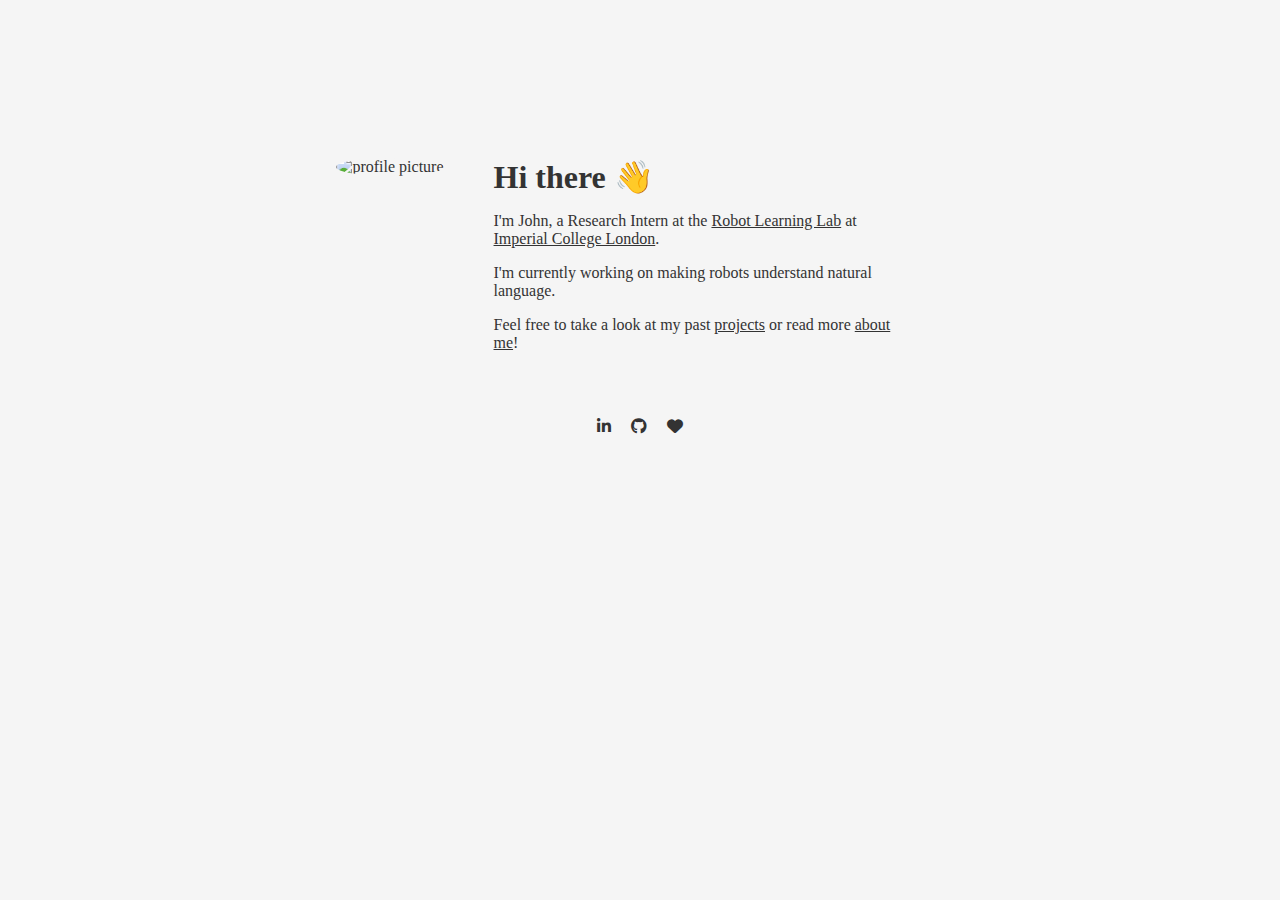
==== index.html @ 57bdee8c "Initial commit" ====
<!DOCTYPE html>
<html lang="en">
<head>
    <meta charset="UTF-8" />
    <meta name="author" content="John Teyun Kwon" />
    <meta name="description" content="John's Personal Website" />
    <link rel="stylesheet" href="style.css" />
    <link rel="stylesheet" href="https://cdnjs.cloudflare.com/ajax/libs/font-awesome/6.4.0/css/all.min.css" />
    <title>kwonathan</title>
</head>
<body>
    <div class="container">
        <div class="main">
            <div class="picture">
                <img class="profile-picture" src="profile-picture.jpg" alt="profile picture" />
            </div><!--
         --><div class="content">
                <h1>Hi there <span class="wave">👋</span></h1>
                <p>I'm John, a Research Intern at the <a href="https://www.robot-learning.uk/">Robot Learning Lab</a> at <a href="https://www.imperial.ac.uk/">Imperial College London</a>.</p>
                <p>I'm currently working on making robots understand natural language.</p>
                <p>Feel free to take a look at my past <a href="./projects.html">projects</a> or read more <a href="./about.html">about me</a>!</p>
            </div>
        </div>
        <div class="main">
            <div class="links">
                <span class="icon"><a href="https://www.linkedin.com/in/john-teyun-kwon/"><i class="fa-brands fa-linkedin-in"></i></a></span><!--
             --><span class="icon"><a href="https://github.com/kwonathan/"><i class="fa-brands fa-github"></i></a></span><!--
             --><span class="icon"><a href="./random.html"><i class="fa-solid fa-heart"></i></a></span>
            </div>
        </div>
    </div>
</body>
</html>
---- style.css ----
* {
    background-color: #f5f5f5;
    color: #333333;
    font-family: SwearDisplayDemo-Regular;
}

@font-face {
    font-family: SwearDisplayDemo-Regular;
    src: url(SwearDisplayDemo-Regular.otf);
}

h1 {
    margin: 0px;
}

.container {
    padding-top: 150px;
}

.main {
    margin: auto;
    max-width: 1000px;
    text-align: center;
}

.picture {
    max-width: 250px;
    display: inline-block;
    margin-bottom: 50px;
}

.profile-picture {
    width: 100%;
    height: auto;
    border-radius: 50%;
}

.content {
    vertical-align: top;
    text-align: left;
    display: inline-block;
    padding-left: 5%;
    padding-right: 5%;
    max-width: 400px;
}

.links {
    margin-top: 50px;
    padding-left: 5%;
    padding-right: 5%;
    display: inline-block;
}

.icon {
    margin: 10px;
}

a:hover, .fa-brands:hover {
    color: #00008B;
}

.fa-solid:hover {
    color: #8b0000;
}

.wave:hover {
    animation-name: wave-animation;
    animation-duration: 2.5s;
    animation-iteration-count: infinite;
    transform-origin: 70% 70%;
    display: inline-block;
}

@keyframes wave-animation {
      0% { transform: rotate( 0.0deg) }
     10% { transform: rotate(14.0deg) }
     20% { transform: rotate(-8.0deg) }
     30% { transform: rotate(14.0deg) }
     40% { transform: rotate(-4.0deg) }
     50% { transform: rotate(10.0deg) }
     60% { transform: rotate( 0.0deg) }
    100% { transform: rotate( 0.0deg) }
}
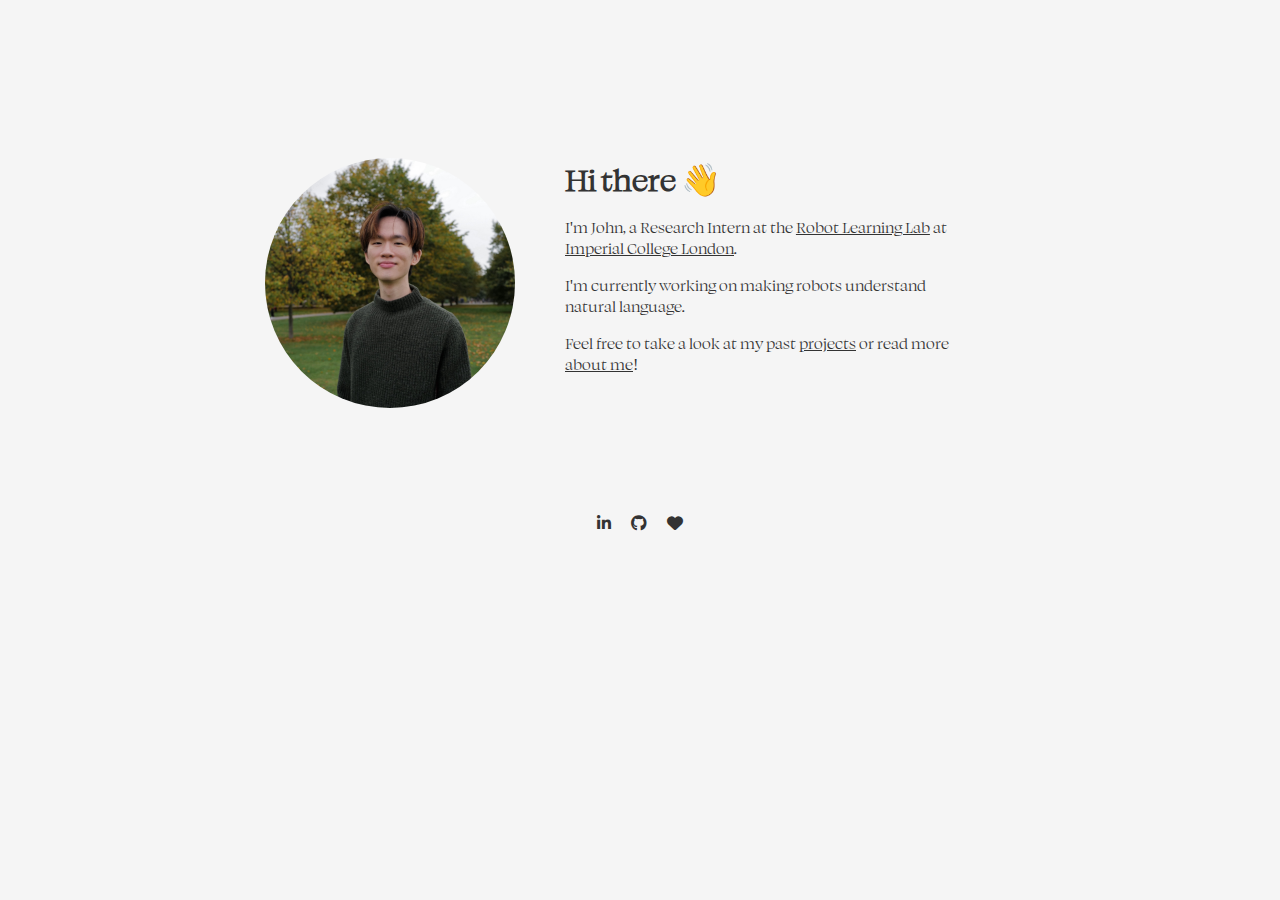
==== commit ad649574: "Mobile compatibility" ====
--- a/index.html
+++ b/index.html
@@ -4,6 +4,7 @@
     <meta charset="UTF-8" />
     <meta name="author" content="John Teyun Kwon" />
     <meta name="description" content="John's Personal Website" />
+    <meta name="viewport" content="width=device-width, initial-scale=1" />
     <link rel="stylesheet" href="style.css" />
     <link rel="stylesheet" href="https://cdnjs.cloudflare.com/ajax/libs/font-awesome/6.4.0/css/all.min.css" />
     <title>kwonathan</title>
--- a/style.css
+++ b/style.css
@@ -15,6 +15,7 @@
 
 .container {
     padding-top: 150px;
+    padding-bottom: 150px;
 }
 
 .main {
@@ -81,3 +82,20 @@
      60% { transform: rotate( 0.0deg) }
     100% { transform: rotate( 0.0deg) }
 }
+
+hr {
+    width: 100%;
+    border: none;
+    height: 1px;
+    background-color: #333333;
+}
+
+.subheading {
+    display: flex;
+    padding-top: 50px;
+    align-items: center;
+}
+
+.subheading-text {
+    padding-right: 10px;
+}
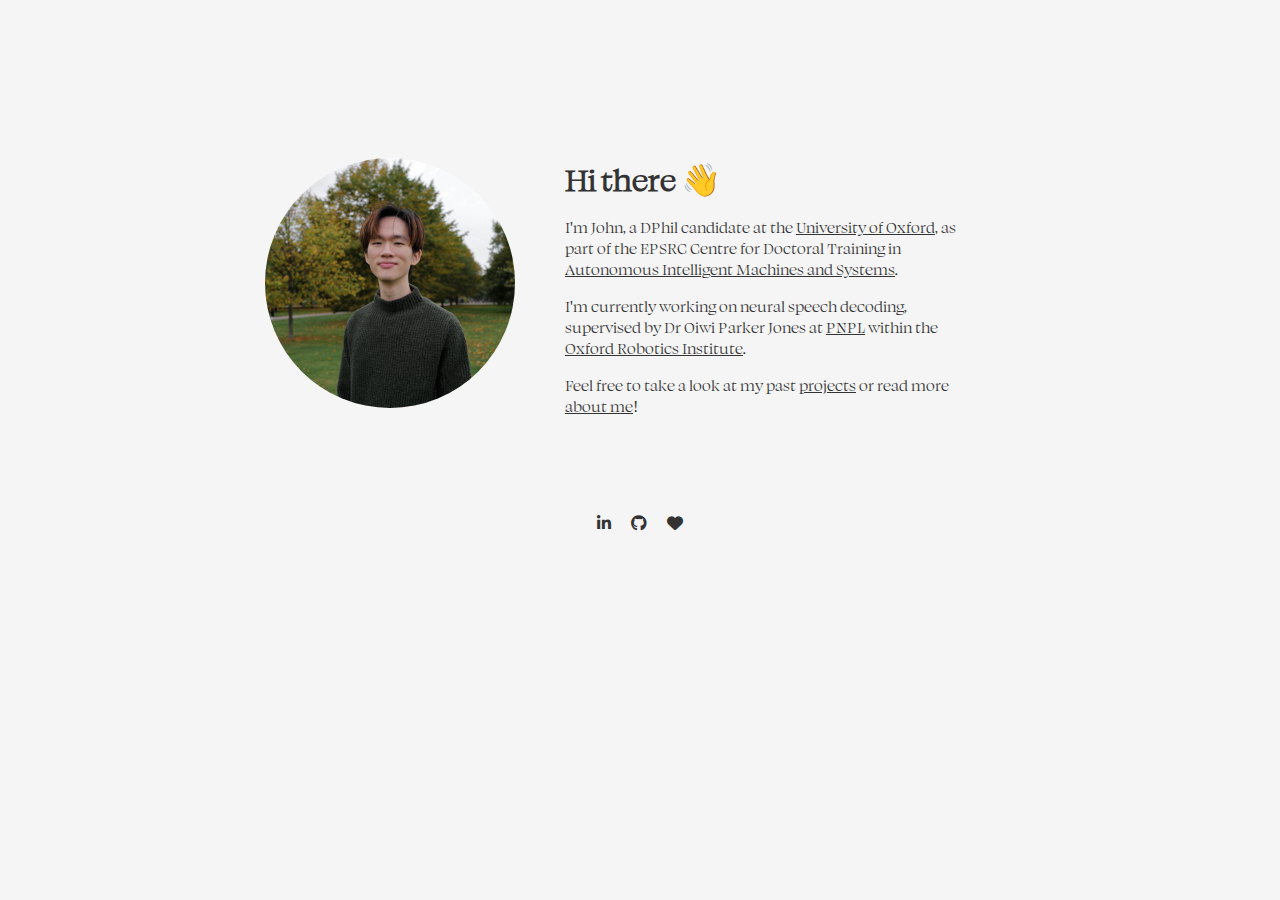
==== commit 86671680: "Update home page" ====
--- a/index.html
+++ b/index.html
@@ -7,7 +7,7 @@
     <meta name="viewport" content="width=device-width, initial-scale=1" />
     <link rel="stylesheet" href="style.css" />
     <link rel="stylesheet" href="https://cdnjs.cloudflare.com/ajax/libs/font-awesome/6.4.0/css/all.min.css" />
-    <title>kwonathan</title>
+    <title>Home · John Kwon</title>
 </head>
 <body>
     <div class="container">
@@ -17,8 +17,8 @@
             </div><!--
          --><div class="content">
                 <h1>Hi there <span class="wave">👋</span></h1>
-                <p>I'm John, a Research Intern at the <a href="https://www.robot-learning.uk/">Robot Learning Lab</a> at <a href="https://www.imperial.ac.uk/">Imperial College London</a>.</p>
-                <p>I'm currently working on making robots understand natural language.</p>
+                <p>I'm John, a DPhil candidate at the <a href="https://www.ox.ac.uk/">University of Oxford</a>, as part of the EPSRC Centre for Doctoral Training in <a href="https://aims.robots.ox.ac.uk/">Autonomous Intelligent Machines and Systems</a>.</p>
+                <p>I'm currently working on neural speech decoding, supervised by Dr Oiwi Parker Jones at <a href="https://neural-processing-lab.github.io/homepage/">PNPL</a> within the <a href="https://ori.ox.ac.uk/">Oxford Robotics Institute</a>.</p>
                 <p>Feel free to take a look at my past <a href="./projects.html">projects</a> or read more <a href="./about.html">about me</a>!</p>
             </div>
         </div>
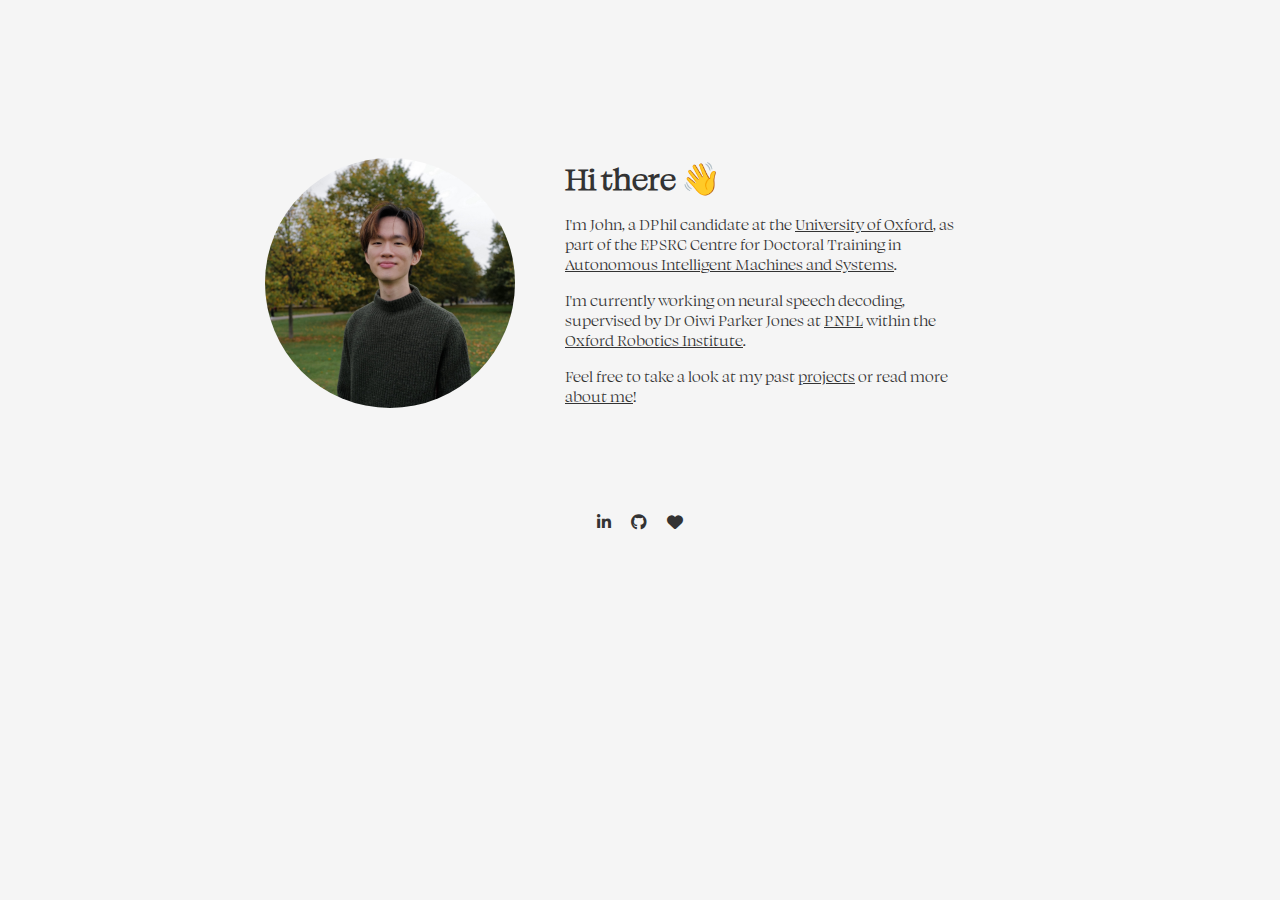
==== commit 7c071d9c: "Add Google SEO" ====
--- a/index.html
+++ b/index.html
@@ -5,6 +5,7 @@
     <meta name="author" content="John Teyun Kwon" />
     <meta name="description" content="John's Personal Website" />
     <meta name="viewport" content="width=device-width, initial-scale=1" />
+    <meta name="google-site-verification" content="c3V1h7z7KHezKfkE_U_63s-d_c8AgCp-xwg1aiWVu1M" />
     <link rel="stylesheet" href="style.css" />
     <link rel="stylesheet" href="https://cdnjs.cloudflare.com/ajax/libs/font-awesome/6.4.0/css/all.min.css" />
     <title>Home · John Kwon</title>
--- a/style.css
+++ b/style.css
@@ -1,16 +1,51 @@
 * {
     background-color: #f5f5f5;
     color: #333333;
-    font-family: SwearDisplayDemo-Regular;
+    font-family: SwearDisplay-Regular;
 }
 
 @font-face {
-    font-family: SwearDisplayDemo-Regular;
-    src: url(SwearDisplayDemo-Regular.otf);
+    font-family: SwearDisplay-Regular;
+    src: url(fonts/Swear\ Display\ Regular.ttf);
+    font-weight: normal;
+    font-style: normal;
+}
+
+@font-face {
+    font-family: SwearDisplay-Italic;
+    src: url(fonts/Swear\ Display\ Italic.ttf);
+    font-weight: normal;
+    font-style: italic;
+}
+
+@font-face {
+    font-family: SwearDisplay-Bold;
+    src: url(fonts/Swear\ Display\ Bold.ttf);
+    font-weight: bold;
+    font-style: normal;
+}
+
+@font-face {
+    font-family: SwearDisplay-BoldItalic;
+    src: url(fonts/Swear\ Display\ Bold\ Italic.ttf);
+    font-weight: bold;
+    font-style: italic;
 }
 
 h1 {
     margin: 0px;
+}
+
+i {
+    font-family: SwearDisplay-Italic;
+}
+
+b {
+    font-family: SwearDisplay-Bold;
+}
+
+bi {
+    font-family: SwearDisplay-BoldItalic;
 }
 
 .container {
@@ -56,12 +91,21 @@
     margin: 10px;
 }
 
-a:hover, .fa-brands:hover {
-    color: #00008B;
+a:hover:not(:has(i)) {
+    background-color: #333333;
+    color: #f5f5f5;
 }
 
-.fa-solid:hover {
-    color: #8b0000;
+.fa-linkedin-in:hover {
+    color: #0072b1;
+}
+
+.fa-github:hover {
+    color: #000000;
+}
+
+.fa-heart:hover {
+    color: #be0000;
 }
 
 .wave:hover {
@@ -99,3 +143,17 @@
 .subheading-text {
     padding-right: 10px;
 }
+
+::selection {
+    background-color: #333333;
+    color: #f5f5f5;
+}
+
+::-moz-selection {
+    background-color: #333333;
+    color: #f5f5f5;
+}
+
+.back {
+    text-decoration: none;
+}
